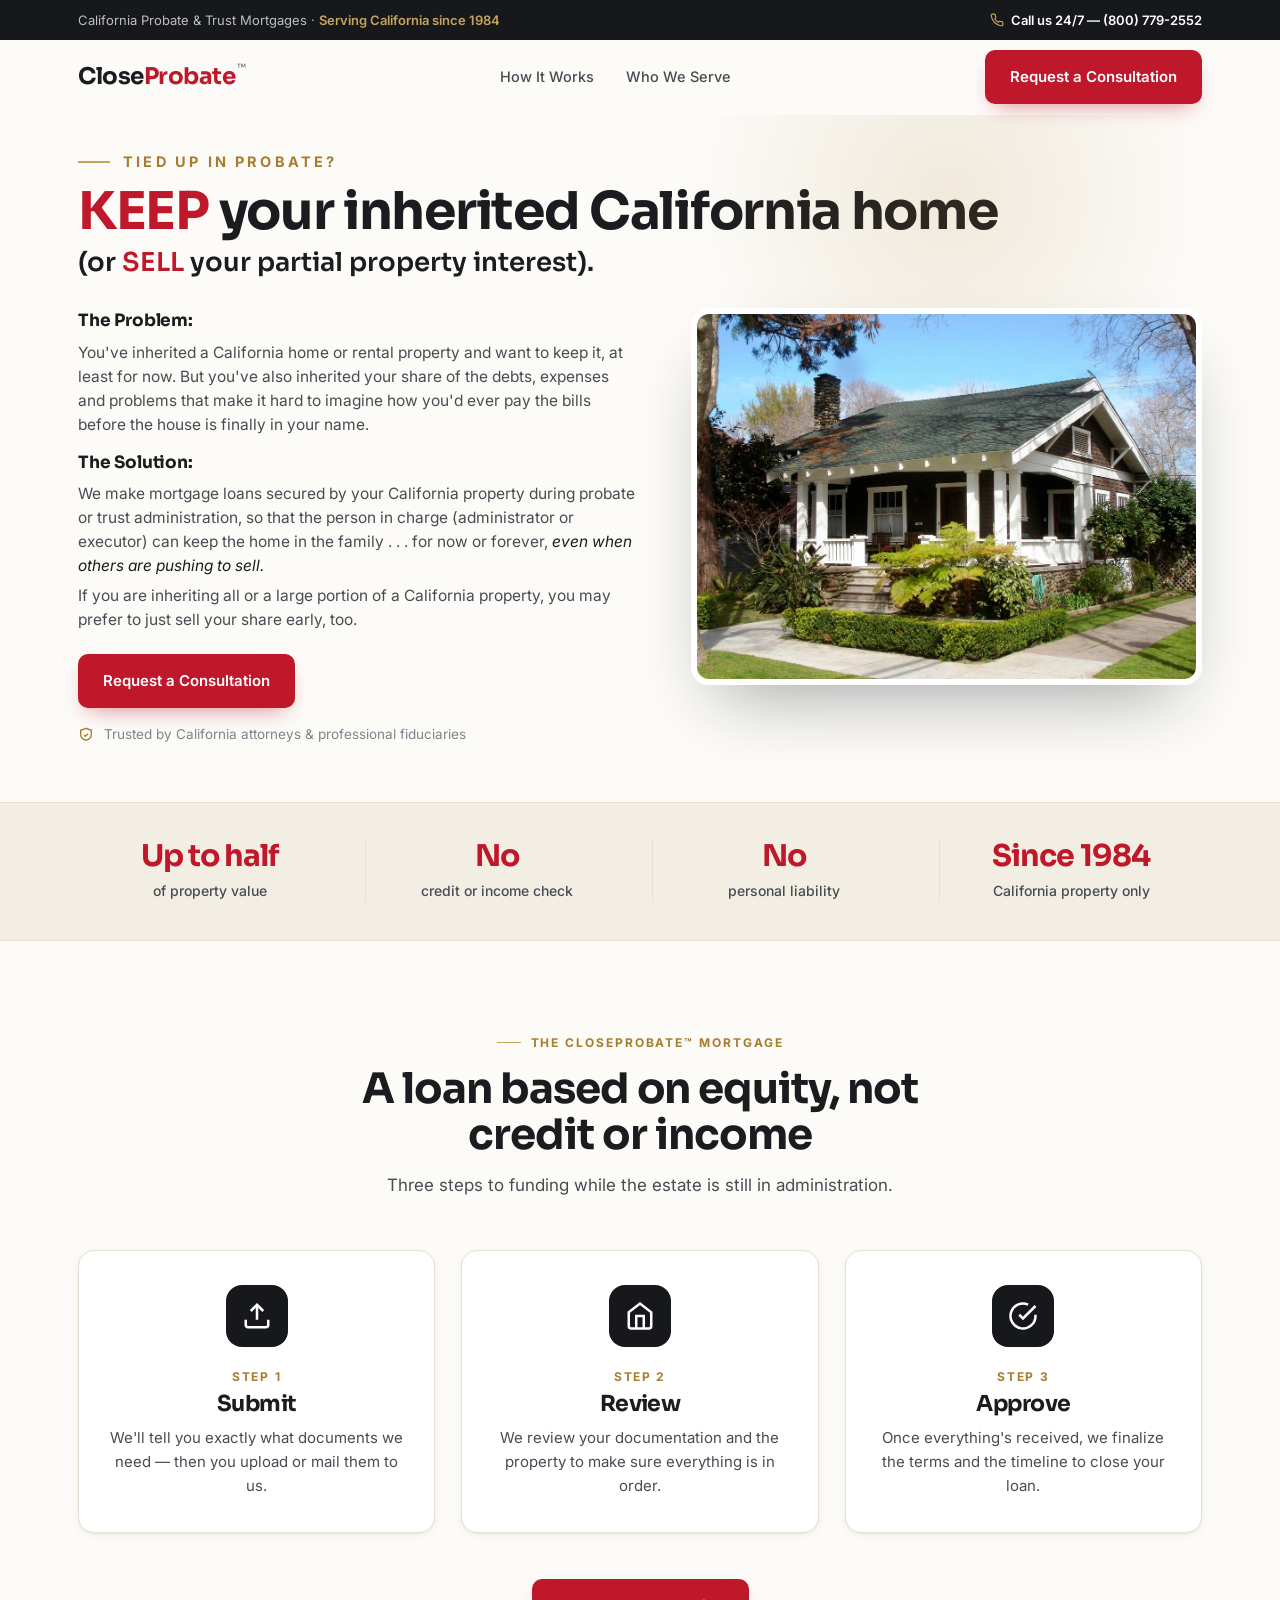
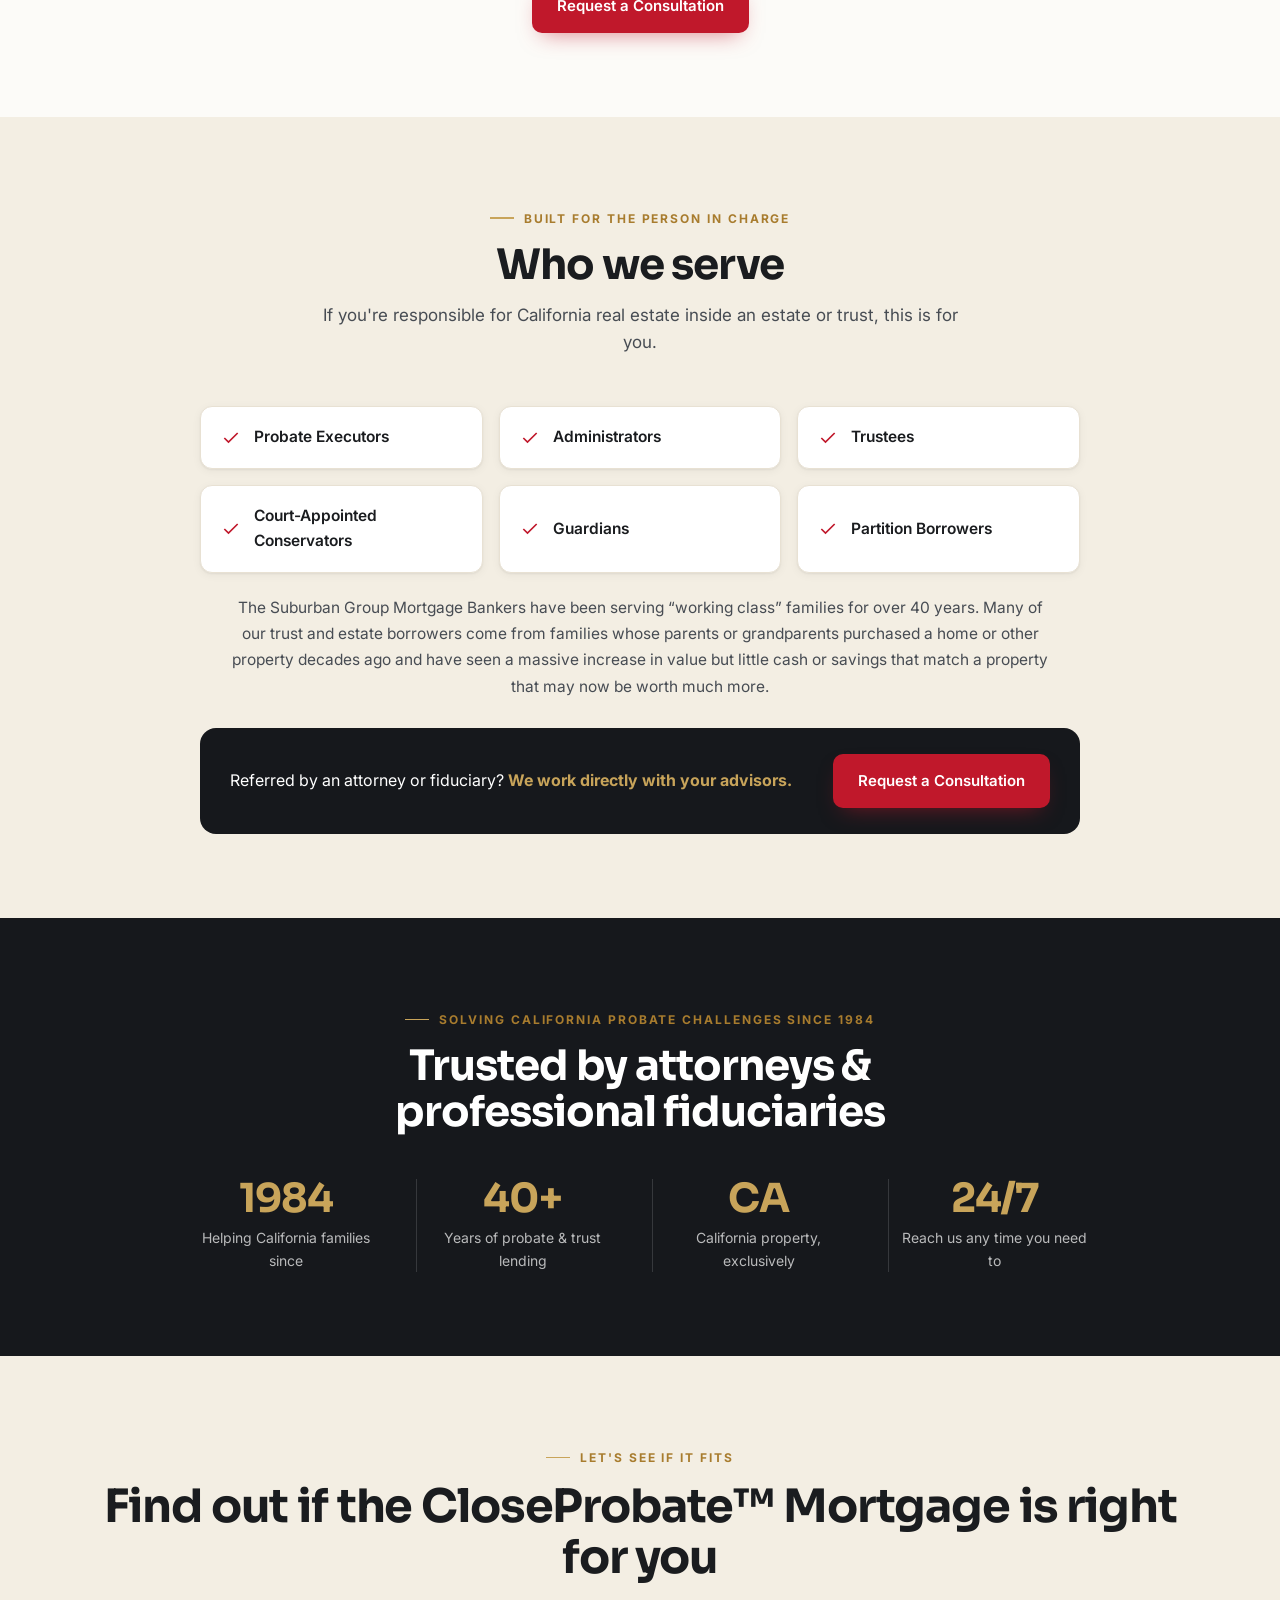
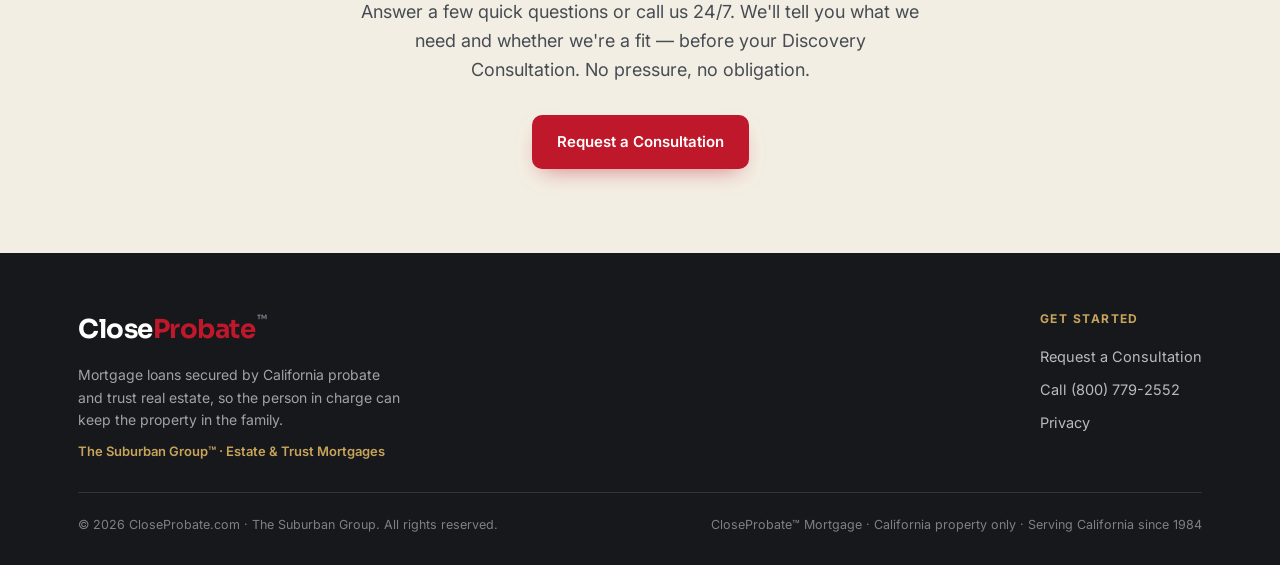
==== index.html @ ef6e698e "Uniform, centered buttons on mobile; cache-bust v3 Co-Authored-By: Claude Opus 4.8 <noreply@anthropi" ====
<!DOCTYPE html>
<html lang="en">
<head>
<meta charset="UTF-8" />
<meta name="viewport" content="width=device-width, initial-scale=1.0" />
<title>CloseProbate.com — California Probate & Trust Mortgages</title>
<meta name="description" content="The CloseProbate Mortgage lets the executor, administrator, or trustee borrow against an inherited California property's equity during probate or trust administration. Based on equity, not credit or income. No personal liability. Since 1984." />
<link rel="preconnect" href="https://fonts.googleapis.com">
<link rel="preconnect" href="https://fonts.gstatic.com" crossorigin>
<link href="https://fonts.googleapis.com/css2?family=Sora:wght@600;700;800&family=Inter:wght@400;500;600;700&display=swap" rel="stylesheet">
<link rel="stylesheet" href="theme.css?v=3">
</head>
<body id="top">

  <div class="util">
    <div class="wrap">
      <span class="l">California Probate &amp; Trust Mortgages · <b>Serving California since 1984</b></span>
      <a href="tel:+18007792552">
        <svg viewBox="0 0 24 24" fill="none" stroke="currentColor" stroke-width="2"><path d="M22 16.92v3a2 2 0 0 1-2.18 2 19.79 19.79 0 0 1-8.63-3.07 19.5 19.5 0 0 1-6-6 19.79 19.79 0 0 1-3.07-8.67A2 2 0 0 1 4.11 2h3a2 2 0 0 1 2 1.72c.13.96.36 1.9.7 2.81a2 2 0 0 1-.45 2.11L8.09 9.91a16 16 0 0 0 6 6l1.27-1.27a2 2 0 0 1 2.11-.45c.9.34 1.85.57 2.81.7A2 2 0 0 1 22 16.92z"/></svg>
        Call us 24/7 — (800) 779-2552
      </a>
    </div>
  </div>

  <header id="hdr">
    <div class="wrap nav">
      <a class="wordmark" href="#top"><span class="ink">Close</span><span class="r">Probate</span><span class="tm">&trade;</span></a>
      <nav class="nav-links">
        <a class="link" href="#how">How It Works</a>
        <a class="link" href="#serve">Who We Serve</a>
      </nav>
      <div class="nav-right">
        <a class="btn btn-primary" href="get-started.html">Request a Consultation</a>
        <button class="menu-btn" id="menuBtn" aria-label="Menu"><svg viewBox="0 0 24 24" fill="none" stroke="currentColor" stroke-width="2"><line x1="3" y1="6" x2="21" y2="6"/><line x1="3" y1="12" x2="21" y2="12"/><line x1="3" y1="18" x2="21" y2="18"/></svg></button>
      </div>
    </div>
    <div class="mobile-menu" id="mobileMenu">
      <a href="#how">How It Works</a>
      <a href="#serve">Who We Serve</a>
      <a href="tel:+18007792552">Call (800) 779-2552</a>
    </div>
  </header>

  <!-- HERO -->
  <section class="hero">
    <div class="wrap">
      <span class="eyebrow reveal">Tied up in probate?</span>
      <h1 class="reveal"><span class="kw">KEEP</span> your inherited California home</h1>
      <p class="hero-sub reveal">(or <span class="kw">SELL</span> your partial property interest).</p>
      <div class="hero-grid">
        <div class="reveal">
          <div class="ps">
            <p class="ps-h">The Problem:</p>
            <p>You've inherited a California home or rental property and want to keep it, at least for now. But you've also inherited your share of the debts, expenses and problems that make it hard to imagine how you'd ever pay the bills before the house is finally in your name.</p>
            <p class="ps-h">The Solution:</p>
            <p>We make mortgage loans secured by your California property during probate or trust administration, so that the person in charge (administrator or executor) can keep the home in the family . . . for now or forever, <em>even when others are pushing to sell.</em></p>
            <p>If you are inheriting all or a large portion of a California property, you may prefer to just sell your share early, too.</p>
          </div>
          <div class="hero-cta">
            <a class="btn btn-primary" href="get-started.html">Request a Consultation</a>
          </div>
          <div class="hero-trust">
            <svg viewBox="0 0 24 24" fill="none" stroke="currentColor" stroke-width="2"><path d="M12 2 4 5v6c0 5 3.5 8 8 9 4.5-1 8-4 8-9V5z"/><path d="m9 12 2 2 4-4"/></svg>
            Trusted by California attorneys &amp; professional fiduciaries
          </div>
        </div>
        <div class="hero-visual reveal">
          <div class="hero-photo"><img src="assets/house-craftsman.jpg" alt="Inherited California Craftsman home" /></div>
        </div>
      </div>
    </div>
  </section>

  <!-- BENEFIT BAND -->
  <div class="benefits">
    <div class="wrap">
      <div class="ben"><div class="big">Up to half</div><div class="lbl">of property value</div></div>
      <div class="ben"><div class="big">No</div><div class="lbl">credit or income check</div></div>
      <div class="ben"><div class="big">No</div><div class="lbl">personal liability</div></div>
      <div class="ben"><div class="big">Since 1984</div><div class="lbl">California property only</div></div>
    </div>
  </div>

  <!-- HOW IT WORKS -->
  <section class="pad" id="how">
    <div class="wrap">
      <div class="sec-head reveal">
        <span class="eyebrow" style="justify-content:center">The CloseProbate™ Mortgage</span>
        <h2>A loan based on equity, not credit or income</h2>
        <p>Three steps to funding while the estate is still in administration.</p>
      </div>
      <div class="steps">
        <div class="step reveal">
          <div class="ic"><svg viewBox="0 0 24 24" fill="none" stroke="currentColor" stroke-width="2"><path d="M21 15v4a2 2 0 0 1-2 2H5a2 2 0 0 1-2-2v-4"/><path d="m17 8-5-5-5 5"/><path d="M12 3v12"/></svg></div>
          <span class="num">Step 1</span><h3>Submit</h3>
          <p>We'll tell you exactly what documents we need — then you upload or mail them to us.</p>
        </div>
        <div class="step reveal">
          <div class="ic"><svg viewBox="0 0 24 24" fill="none" stroke="currentColor" stroke-width="2"><path d="m3 9 9-7 9 7v11a2 2 0 0 1-2 2H5a2 2 0 0 1-2-2z"/><path d="M9 22V12h6v10"/></svg></div>
          <span class="num">Step 2</span><h3>Review</h3>
          <p>We review your documentation and the property to make sure everything is in order.</p>
        </div>
        <div class="step reveal">
          <div class="ic"><svg viewBox="0 0 24 24" fill="none" stroke="currentColor" stroke-width="2"><path d="M22 11.08V12a10 10 0 1 1-5.93-9.14"/><path d="m9 11 3 3L22 4"/></svg></div>
          <span class="num">Step 3</span><h3>Approve</h3>
          <p>Once everything's received, we finalize the terms and the timeline to close your loan.</p>
        </div>
      </div>
      <div class="center reveal"><a class="btn btn-primary" href="get-started.html">Request a Consultation</a></div>
    </div>
  </section>

  <!-- WHO WE SERVE -->
  <section class="pad serve" id="serve">
    <div class="wrap">
      <div class="sec-head reveal">
        <span class="eyebrow" style="justify-content:center">Built for the person in charge</span>
        <h2>Who we serve</h2>
        <p>If you're responsible for California real estate inside an estate or trust, this is for you.</p>
      </div>
      <div class="roles">
        <div class="role reveal"><svg viewBox="0 0 24 24" fill="none" stroke="currentColor" stroke-width="2"><path d="M20 6 9 17l-5-5"/></svg> Probate Executors</div>
        <div class="role reveal"><svg viewBox="0 0 24 24" fill="none" stroke="currentColor" stroke-width="2"><path d="M20 6 9 17l-5-5"/></svg> Administrators</div>
        <div class="role reveal"><svg viewBox="0 0 24 24" fill="none" stroke="currentColor" stroke-width="2"><path d="M20 6 9 17l-5-5"/></svg> Trustees</div>
        <div class="role reveal"><svg viewBox="0 0 24 24" fill="none" stroke="currentColor" stroke-width="2"><path d="M20 6 9 17l-5-5"/></svg> Court-Appointed Conservators</div>
        <div class="role reveal"><svg viewBox="0 0 24 24" fill="none" stroke="currentColor" stroke-width="2"><path d="M20 6 9 17l-5-5"/></svg> Guardians</div>
        <div class="role reveal"><svg viewBox="0 0 24 24" fill="none" stroke="currentColor" stroke-width="2"><path d="M20 6 9 17l-5-5"/></svg> Partition Borrowers</div>
      </div>
      <p class="serve-blurb reveal">The Suburban Group Mortgage Bankers have been serving &ldquo;working class&rdquo; families for over 40 years. Many of our trust and estate borrowers come from families whose parents or grandparents purchased a home or other property decades ago and have seen a massive increase in value but little cash or savings that match a property that may now be worth much more.</p>
      <div class="serve-note reveal">
        <p>Referred by an attorney or fiduciary? <b>We work directly with your advisors.</b></p>
        <a class="btn btn-primary" href="get-started.html">Request a Consultation</a>
      </div>
    </div>
  </section>

  <!-- TRUST -->
  <section class="pad trust">
    <div class="wrap">
      <div class="sec-head reveal" style="margin-bottom:44px">
        <span class="eyebrow" style="justify-content:center">Solving California probate challenges since 1984</span>
        <h2>Trusted by attorneys &amp; professional fiduciaries</h2>
      </div>
      <div class="stats">
        <div class="stat reveal"><div class="n">1984</div><div class="t">Helping California families since</div></div>
        <div class="stat reveal"><div class="n">40+</div><div class="t">Years of probate &amp; trust lending</div></div>
        <div class="stat reveal"><div class="n">CA</div><div class="t">California property, exclusively</div></div>
        <div class="stat reveal"><div class="n">24/7</div><div class="t">Reach us any time you need to</div></div>
      </div>
    </div>
  </section>

  <!-- FINAL CTA -->
  <section class="pad final" id="start">
    <div class="wrap">
      <div class="reveal">
        <span class="eyebrow" style="justify-content:center">Let's see if it fits</span>
        <h2 style="margin-top:14px">Find out if the CloseProbate™ Mortgage is right for you</h2>
        <p>Answer a few quick questions or call us 24/7. We'll tell you what we need and whether we're a fit — before your Discovery Consultation. No pressure, no obligation.</p>
        <div class="hero-cta">
          <a class="btn btn-primary" href="get-started.html">Request a Consultation</a>
        </div>
      </div>
    </div>
  </section>

  <!-- FOOTER -->
  <footer>
    <div class="wrap">
      <div class="foot-top">
        <div class="foot-brand">
          <div class="wordmark"><span class="ink">Close</span><span class="r">Probate</span><span class="tm">&trade;</span></div>
          <p>Mortgage loans secured by California probate and trust real estate, so the person in charge can keep the property in the family.</p>
          <div class="sub">The Suburban Group™ · Estate &amp; Trust Mortgages</div>
        </div>
        <div class="foot-links">
          <div class="foot-col"><h5>Get Started</h5><a href="get-started.html">Request a Consultation</a><a href="tel:+18007792552">Call (800) 779-2552</a><a href="privacy.html">Privacy</a></div>
        </div>
      </div>
      <div class="foot-bar">
        <div>© 2026 CloseProbate.com · The Suburban Group. All rights reserved.</div>
        <div>CloseProbate™ Mortgage · California property only · Serving California since 1984</div>
      </div>
    </div>
  </footer>

  <script>
    const hdr=document.getElementById('hdr');
    addEventListener('scroll',()=>hdr.classList.toggle('scrolled',scrollY>10));
    const mb=document.getElementById('menuBtn'),mm=document.getElementById('mobileMenu');
    mb.addEventListener('click',()=>mm.classList.toggle('open'));
    mm.querySelectorAll('a').forEach(a=>a.addEventListener('click',()=>mm.classList.remove('open')));
    const io=new IntersectionObserver((es)=>{es.forEach(e=>{if(e.isIntersecting){e.target.classList.add('in');io.unobserve(e.target);}})},{threshold:.12});
    document.querySelectorAll('.reveal').forEach(el=>io.observe(el));
  </script>
</body>
</html>
---- theme.css ----
:root{
    --paper:#FCFBF8; --paper-2:#F3EEE3; --ink:#1A1C1F; --ink-soft:#474C53; --muted:#7E848C;
    --line:#E8E1D3; --red:#C0182B; --red-dark:#9A1020; --gold:#A87C2E; --gold-soft:#C8A45A; --char:#16181C;
    --shadow-sm:0 1px 2px rgba(20,22,28,.05),0 2px 10px rgba(20,22,28,.05);
    --shadow-md:0 16px 40px -18px rgba(20,22,28,.28);
    --shadow-lg:0 34px 70px -28px rgba(20,22,28,.40);
    --radius:16px; --maxw:1180px;
  }
  *{box-sizing:border-box;margin:0;padding:0}
  html{scroll-behavior:smooth}
  body{font-family:'Inter',system-ui,-apple-system,Segoe UI,Roboto,sans-serif;color:var(--ink);
    background:var(--paper);line-height:1.6;-webkit-font-smoothing:antialiased;overflow-x:hidden}
  a{color:inherit;text-decoration:none}
  .wrap{max-width:var(--maxw);margin:0 auto;padding:0 28px}
  h1,h2,h3{font-family:'Sora',sans-serif;font-weight:700;line-height:1.1;letter-spacing:-.025em}
  .eyebrow{font-size:12px;font-weight:700;letter-spacing:.16em;text-transform:uppercase;color:var(--gold);
    display:inline-flex;align-items:center;gap:10px}
  .eyebrow::before{content:"";width:24px;height:1.5px;background:var(--gold-soft)}

  .wordmark{font-family:'Sora';font-weight:700;font-size:23px;letter-spacing:-.5px;display:inline-flex;align-items:flex-start}
  .wordmark .ink{color:var(--ink)} .wordmark .r{color:var(--red)}
  .wordmark .tm{font-size:.44em;font-weight:600;color:var(--muted);margin-left:2px;margin-top:.15em}

  .btn{display:inline-flex;align-items:center;gap:9px;font-weight:600;font-size:15px;padding:14px 24px;
    border-radius:10px;transition:.2s ease;cursor:pointer;border:1.5px solid transparent;white-space:nowrap}
  .btn-primary{background:var(--red);color:#fff;box-shadow:0 10px 22px -10px rgba(192,24,43,.55)}
  .btn-primary:hover{background:var(--red-dark);transform:translateY(-2px)}
  .btn-ghost{background:#fff;color:var(--ink);border-color:var(--line)}
  .btn-ghost:hover{border-color:var(--ink);transform:translateY(-2px)}
  .btn svg{width:17px;height:17px}

  .util{background:var(--char);color:#fff;font-size:13px}
  .util .wrap{display:flex;justify-content:space-between;align-items:center;height:40px;gap:14px}
  .util .l{color:rgba(255,255,255,.72)} .util .l b{color:var(--gold-soft);font-weight:600}
  .util a{font-weight:600;display:inline-flex;align-items:center;gap:7px}
  .util a svg{width:14px;height:14px;color:var(--gold-soft)}

  header{position:sticky;top:0;z-index:50;background:rgba(252,251,248,.86);backdrop-filter:saturate(160%) blur(12px);
    border-bottom:1px solid transparent;transition:.3s}
  header.scrolled{border-bottom:1px solid var(--line);box-shadow:0 6px 22px -18px rgba(0,0,0,.3)}
  .nav{display:flex;align-items:center;justify-content:space-between;height:74px}
  .nav-links{display:flex;align-items:center;gap:32px}
  .nav-links a.link{font-size:14.5px;font-weight:500;color:var(--ink-soft)}
  .nav-links a.link:hover{color:var(--red)}
  .nav-right{display:flex;align-items:center;gap:18px}
  .menu-btn{display:none;background:none;border:none;cursor:pointer;padding:6px}
  .menu-btn svg{width:26px;height:26px}
  .mobile-menu{display:none;flex-direction:column;background:var(--paper);border-bottom:1px solid var(--line);padding:6px 28px 18px}
  .mobile-menu.open{display:flex}
  .mobile-menu a{padding:12px 2px;font-weight:500;border-bottom:1px solid var(--line)}
  .mobile-menu a:last-child{border:0}

  /* hero */
  .hero{position:relative;padding:30px 0 56px;overflow:hidden}
  .hero::before{content:"";position:absolute;top:-200px;right:4%;width:560px;height:560px;
    background:radial-gradient(circle,rgba(168,124,46,.14),transparent 66%);z-index:0}
  .hero-grid{position:relative;z-index:1;display:grid;grid-template-columns:1.05fr .95fr;gap:48px;align-items:start}
  .hero h1{font-size:clamp(32px,4.4vw,52px);margin:10px 0 0;line-height:1.06}
  .hero-sub{font-family:'Sora';font-weight:600;font-size:clamp(18px,2.2vw,26px);color:var(--ink);margin:9px 0 30px;line-height:1.18}
  .hero-sub .kw{color:var(--red)}
  .hero .eyebrow{font-size:14.5px;letter-spacing:.22em;gap:13px}
  .hero .eyebrow::before{width:32px;height:2px}
  .hero h1 .kw{color:var(--red)}
  .hero p.lead{font-size:18px;color:var(--ink-soft);margin-top:22px;max-width:540px}
  .hero p.lead b{color:var(--ink);font-weight:600}
  .hero-cta{display:flex;gap:13px;margin-top:22px;flex-wrap:wrap}
  .hero-trust{margin-top:16px;font-size:13.5px;color:var(--muted);display:flex;align-items:center;gap:10px;flex-wrap:wrap}
  .hero-trust svg{width:16px;height:16px;color:var(--gold)}
  .hero-visual{position:relative;justify-self:center;width:100%}
  .hero-photo{border-radius:18px;overflow:hidden;box-shadow:var(--shadow-lg);border:6px solid #fff}
  .hero-photo img{width:100%;display:block}
  .hero .ps{margin-top:0;max-width:560px}
  .hero .ps p{font-size:15.5px;color:var(--ink-soft);margin-top:6px;line-height:1.55}
  .hero .ps .ps-h{font-family:'Sora';font-weight:700;font-size:17px;color:var(--ink);margin-top:13px;letter-spacing:-.01em}
  .hero .ps .ps-h:first-child{margin-top:0}
  .hero .ps em{font-style:italic;color:var(--ink)}

  .benefits{background:var(--paper-2);border-top:1px solid var(--line);border-bottom:1px solid var(--line)}
  .benefits .wrap{display:grid;grid-template-columns:repeat(4,1fr);gap:24px;padding-top:38px;padding-bottom:38px}
  .ben{text-align:center;padding:0 6px}
  .ben .big{font-family:'Sora';font-weight:700;font-size:30px;color:var(--red);line-height:1;letter-spacing:-.03em}
  .ben .lbl{font-size:14px;color:var(--ink-soft);margin-top:9px;font-weight:500}
  .ben + .ben{border-left:1px solid var(--line)}

  section{position:relative}
  .pad{padding:84px 0}
  .sec-head{max-width:660px;margin:0 auto 50px;text-align:center}
  .sec-head h2{font-size:clamp(28px,3.4vw,42px);margin:14px 0 0}
  .sec-head p{color:var(--ink-soft);margin-top:14px;font-size:17px}
  .center{display:flex;justify-content:center}

  .steps{display:grid;grid-template-columns:repeat(3,1fr);gap:26px;margin-bottom:46px}
  .step{background:#fff;border:1px solid var(--line);border-radius:var(--radius);padding:34px 30px;text-align:center;box-shadow:var(--shadow-sm);transition:.25s}
  .step:hover{transform:translateY(-5px);box-shadow:var(--shadow-md)}
  .step .ic{width:62px;height:62px;border-radius:16px;background:var(--char);display:flex;align-items:center;justify-content:center;margin:0 auto 20px}
  .step .ic svg{width:30px;height:30px;color:#fff}
  .step .num{font-size:12px;font-weight:700;letter-spacing:.14em;text-transform:uppercase;color:var(--gold);display:block;margin-bottom:6px}
  .step h3{font-size:22px}
  .step p{color:var(--ink-soft);font-size:15px;margin-top:10px}

  /* keep-it reasons */
  .reasons{display:grid;grid-template-columns:repeat(3,1fr);gap:24px}
  .reason{background:#fff;border:1px solid var(--line);border-radius:var(--radius);padding:30px 28px;box-shadow:var(--shadow-sm);transition:.25s}
  .reason:hover{transform:translateY(-5px);box-shadow:var(--shadow-md)}
  .reason .rc{width:48px;height:48px;border-radius:12px;background:rgba(192,24,43,.09);display:flex;align-items:center;justify-content:center;margin-bottom:18px}
  .reason .rc svg{width:23px;height:23px;color:var(--red)}
  .reason h4{font-family:'Sora';font-weight:700;font-size:18px}
  .reason p{color:var(--ink-soft);font-size:14.5px;margin-top:8px}

  .serve{background:var(--paper-2)}
  .serve-blurb{max-width:820px;margin:2px auto 28px;text-align:center;color:var(--ink-soft);font-size:15.5px;line-height:1.7}
  .roles{display:grid;grid-template-columns:repeat(3,1fr);gap:16px;max-width:880px;margin:0 auto 22px}
  .role{display:flex;align-items:center;gap:13px;background:#fff;border:1px solid var(--line);border-radius:12px;padding:18px 20px;font-weight:600;font-size:15.5px;box-shadow:var(--shadow-sm)}
  .role svg{width:20px;height:20px;color:var(--red);flex-shrink:0}
  .serve-note{max-width:880px;margin:0 auto;background:var(--char);color:#fff;border-radius:var(--radius);padding:26px 30px;display:flex;align-items:center;gap:18px;flex-wrap:wrap;justify-content:space-between}
  .serve-note p{font-size:16px} .serve-note p b{color:var(--gold-soft)}

  .trust{background:var(--char);color:#fff;text-align:center}
  .trust h2{color:#fff} .trust .sec-head p{color:rgba(255,255,255,.66)}
  .stats{display:grid;grid-template-columns:repeat(4,1fr);gap:24px;max-width:920px;margin:0 auto}
  .stat{padding:0 8px}
  .stat .n{font-family:'Sora';font-weight:700;font-size:40px;color:var(--gold-soft);line-height:1;letter-spacing:-.03em}
  .stat .t{font-size:14px;color:rgba(255,255,255,.7);margin-top:8px}
  .stat + .stat{border-left:1px solid rgba(255,255,255,.14)}

  .rick-grid{display:grid;grid-template-columns:.8fr 1.2fr;gap:54px;align-items:center}
  .rick-photo{position:relative;justify-self:center;max-width:340px}
  .rick-photo img{width:100%;border-radius:20px;box-shadow:var(--shadow-md);border:6px solid #fff;display:block}
  .rick-photo .badge{position:absolute;right:-14px;bottom:-16px;background:#fff;border:1px solid var(--line);border-radius:12px;padding:10px 16px;box-shadow:var(--shadow-md);font-size:13px;font-weight:600;color:var(--ink)}
  .rick-photo .badge b{color:var(--red)}
  .rick h2{font-size:clamp(28px,3.2vw,38px)}
  .rick p{color:var(--ink-soft);margin-top:18px;font-size:16.5px}
  .rick .sign{margin-top:24px;font-family:'Sora';font-weight:600;font-style:italic;font-size:18px;color:var(--ink)}

  .final{background:var(--paper-2);text-align:center}
  .final h2{font-size:clamp(30px,3.6vw,46px)}
  .final p{color:var(--ink-soft);font-size:18px;margin:16px auto 0;max-width:560px}
  .final .hero-cta{justify-content:center;margin-top:30px}
  .final .phone-big{margin-top:22px;font-family:'Sora';font-weight:700;font-size:24px;color:var(--ink);display:inline-flex;align-items:center;gap:12px;letter-spacing:-.02em}
  .final .phone-big svg{width:22px;height:22px;color:var(--red)}

  footer{background:var(--char);color:#fff;padding:56px 0 30px}
  .foot-top{display:flex;justify-content:space-between;gap:30px;flex-wrap:wrap;align-items:flex-start;padding-bottom:30px;border-bottom:1px solid rgba(255,255,255,.12)}
  .foot-brand .wordmark{font-size:26px;margin-bottom:14px} .foot-brand .wordmark .ink{color:#fff}
  .foot-brand p{color:rgba(255,255,255,.6);font-size:14px;max-width:330px}
  .foot-brand .sub{color:var(--gold-soft);font-weight:600;font-size:13px;margin-top:10px}
  .foot-links{display:flex;gap:40px;flex-wrap:wrap}
  .foot-col h5{font-size:12px;letter-spacing:.12em;text-transform:uppercase;color:var(--gold-soft);margin-bottom:12px}
  .foot-col a{display:block;color:rgba(255,255,255,.7);font-size:14.5px;padding:5px 0}
  .foot-col a:hover{color:#fff}
  .foot-bar{padding-top:22px;display:flex;justify-content:space-between;gap:16px;flex-wrap:wrap;font-size:12.5px;color:rgba(255,255,255,.45)}

  .reveal{opacity:0;transform:translateY(22px);transition:.7s cubic-bezier(.2,.7,.2,1)}
  .reveal.in{opacity:1;transform:none}

  @media (max-width:960px){
    .hero-grid,.rick-grid{grid-template-columns:1fr;gap:40px}
    .hero-visual{order:-1;max-width:460px;margin:0 auto}
    .rick-photo{order:-1}
    .benefits .wrap{grid-template-columns:1fr 1fr;gap:28px 18px} .ben:nth-child(3){border-left:0}
    .reasons{grid-template-columns:1fr}
    .stats{grid-template-columns:1fr 1fr;gap:32px 18px} .stat:nth-child(3){border-left:0}
  }
  @media (max-width:720px){
    .nav-links{display:none}.nav{flex-direction:column;height:auto;gap:12px;padding:13px 0}.wordmark{font-size:22px}.nav-right{width:100%;justify-content:center}.util .l{display:none}.util .wrap{justify-content:center}
    .btn{font-size:15px;padding:14px 26px}
    .hero-cta,.gs-submit,.center{justify-content:center;text-align:center}
    .serve-note{flex-direction:column;text-align:center;gap:16px}
    .steps,.roles{grid-template-columns:1fr}.ben + .ben{border-left:0}
    .pad{padding:62px 0}.wrap{padding:0 20px}
  }

  /* ---- subpages (get-started, privacy) ---- */
  .page-hero{padding:46px 0 22px;text-align:center;position:relative;overflow:hidden}
  .page-hero::before{content:"";position:absolute;top:-200px;left:50%;transform:translateX(-50%);width:620px;height:460px;background:radial-gradient(circle,rgba(168,124,46,.12),transparent 66%)}
  .page-hero .wrap{position:relative;z-index:1;max-width:840px}
  .page-hero h1{font-size:clamp(29px,3.8vw,44px);margin:14px 0 0}
  .page-hero p.sub{font-size:18px;color:var(--ink-soft);margin:18px auto 0;max-width:660px}

  .vsl{max-width:840px;margin:8px auto 0;border-radius:18px;overflow:hidden;box-shadow:var(--shadow-lg);border:6px solid #fff;background:#000;line-height:0}
  .vsl video{width:100%;display:block}

  .gs-wrap{max-width:760px;margin:0 auto;background:#fff;border:1px solid var(--line);border-radius:var(--radius);padding:38px 40px;box-shadow:var(--shadow-sm)}
  .gs-note{text-align:center;color:var(--muted);font-size:14px;margin:-6px 0 26px}
  .gs-group{margin-bottom:30px}
  .gs-legend{font-family:'Sora';font-weight:700;font-size:18px;margin:0 0 16px;padding-bottom:10px;border-bottom:1px solid var(--line)}
  .gs-field{margin-bottom:18px}
  .gs-field>label{display:block;font-weight:600;font-size:14px;margin-bottom:7px}
  .gs-field label .req{color:var(--red)}
  .gs-field input,.gs-field select,.gs-field textarea{width:100%;font-family:inherit;font-size:15px;color:var(--ink);background:var(--paper);border:1px solid var(--line);border-radius:10px;padding:12px 14px;transition:.15s}
  .gs-field input:focus,.gs-field select:focus,.gs-field textarea:focus{outline:none;border-color:var(--red);background:#fff;box-shadow:0 0 0 3px rgba(192,24,43,.08)}
  .gs-row{display:grid;grid-template-columns:1fr 1fr;gap:16px}
  .gs-radios{display:flex;gap:22px;flex-wrap:wrap;padding-top:2px}
  .gs-radios label{display:inline-flex;align-items:center;gap:8px;font-weight:500;margin:0;cursor:pointer;font-size:15px}
  .gs-radios input{width:auto}
  .gs-submit{text-align:center;margin-top:6px}
  .gs-call{text-align:center;margin-top:24px;font-size:15px;color:var(--ink-soft)}
  .gs-call a{font-family:'Sora';font-weight:700;color:var(--red)}
  .gs-thanks{display:none;text-align:center;background:#fff;border:1px solid var(--line);border-radius:var(--radius);padding:48px 40px;max-width:620px;margin:0 auto;box-shadow:var(--shadow-sm)}
  .gs-thanks.show{display:block}
  .gs-thanks h3{font-size:26px;margin-bottom:10px}
  .gs-thanks p{color:var(--ink-soft)}

  .prose{max-width:780px;margin:0 auto;color:var(--ink-soft);font-size:16px;line-height:1.75}
  .prose h2{font-size:22px;color:var(--ink);margin:32px 0 10px}
  .prose h2:first-child{margin-top:0}
  .prose p{margin:12px 0}
  .prose strong{color:var(--ink)}
  .prose a{color:var(--red);font-weight:600}

  @media (max-width:720px){ .gs-row{grid-template-columns:1fr} .gs-wrap{padding:28px 22px} }
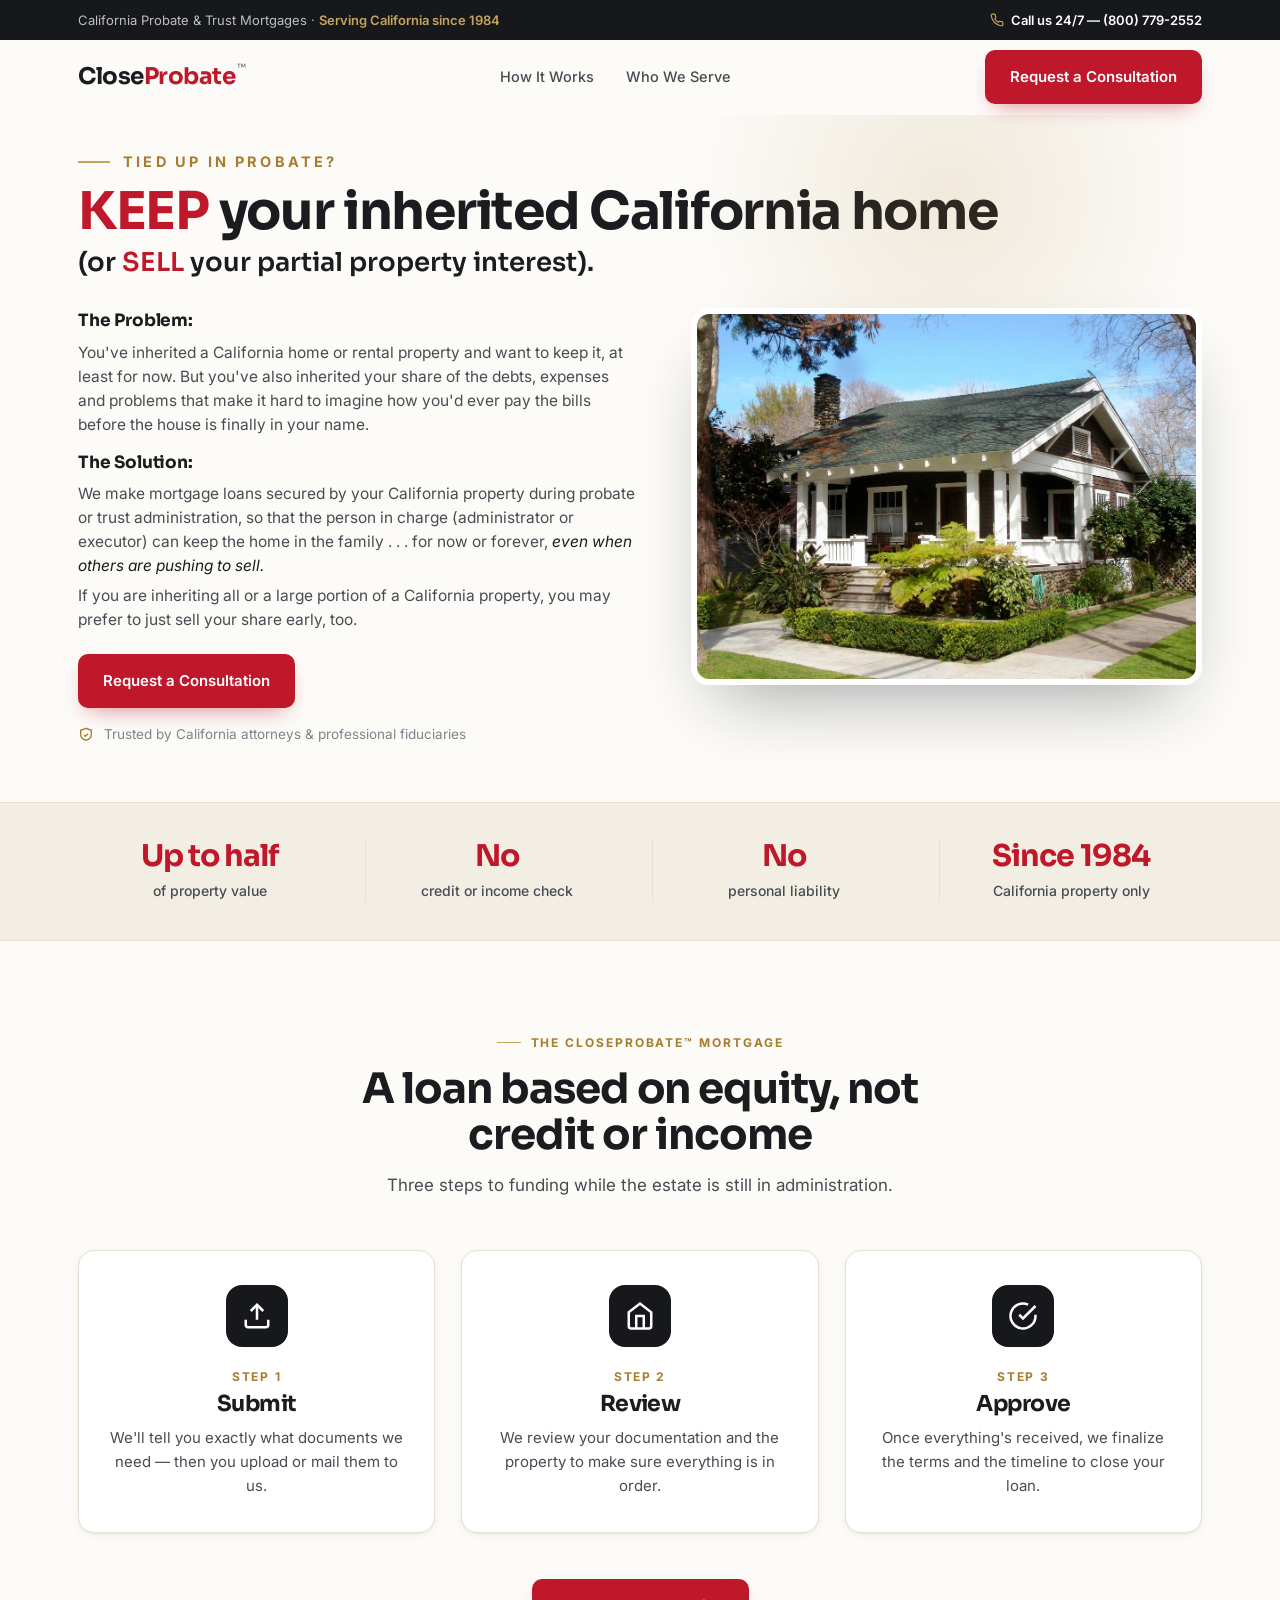
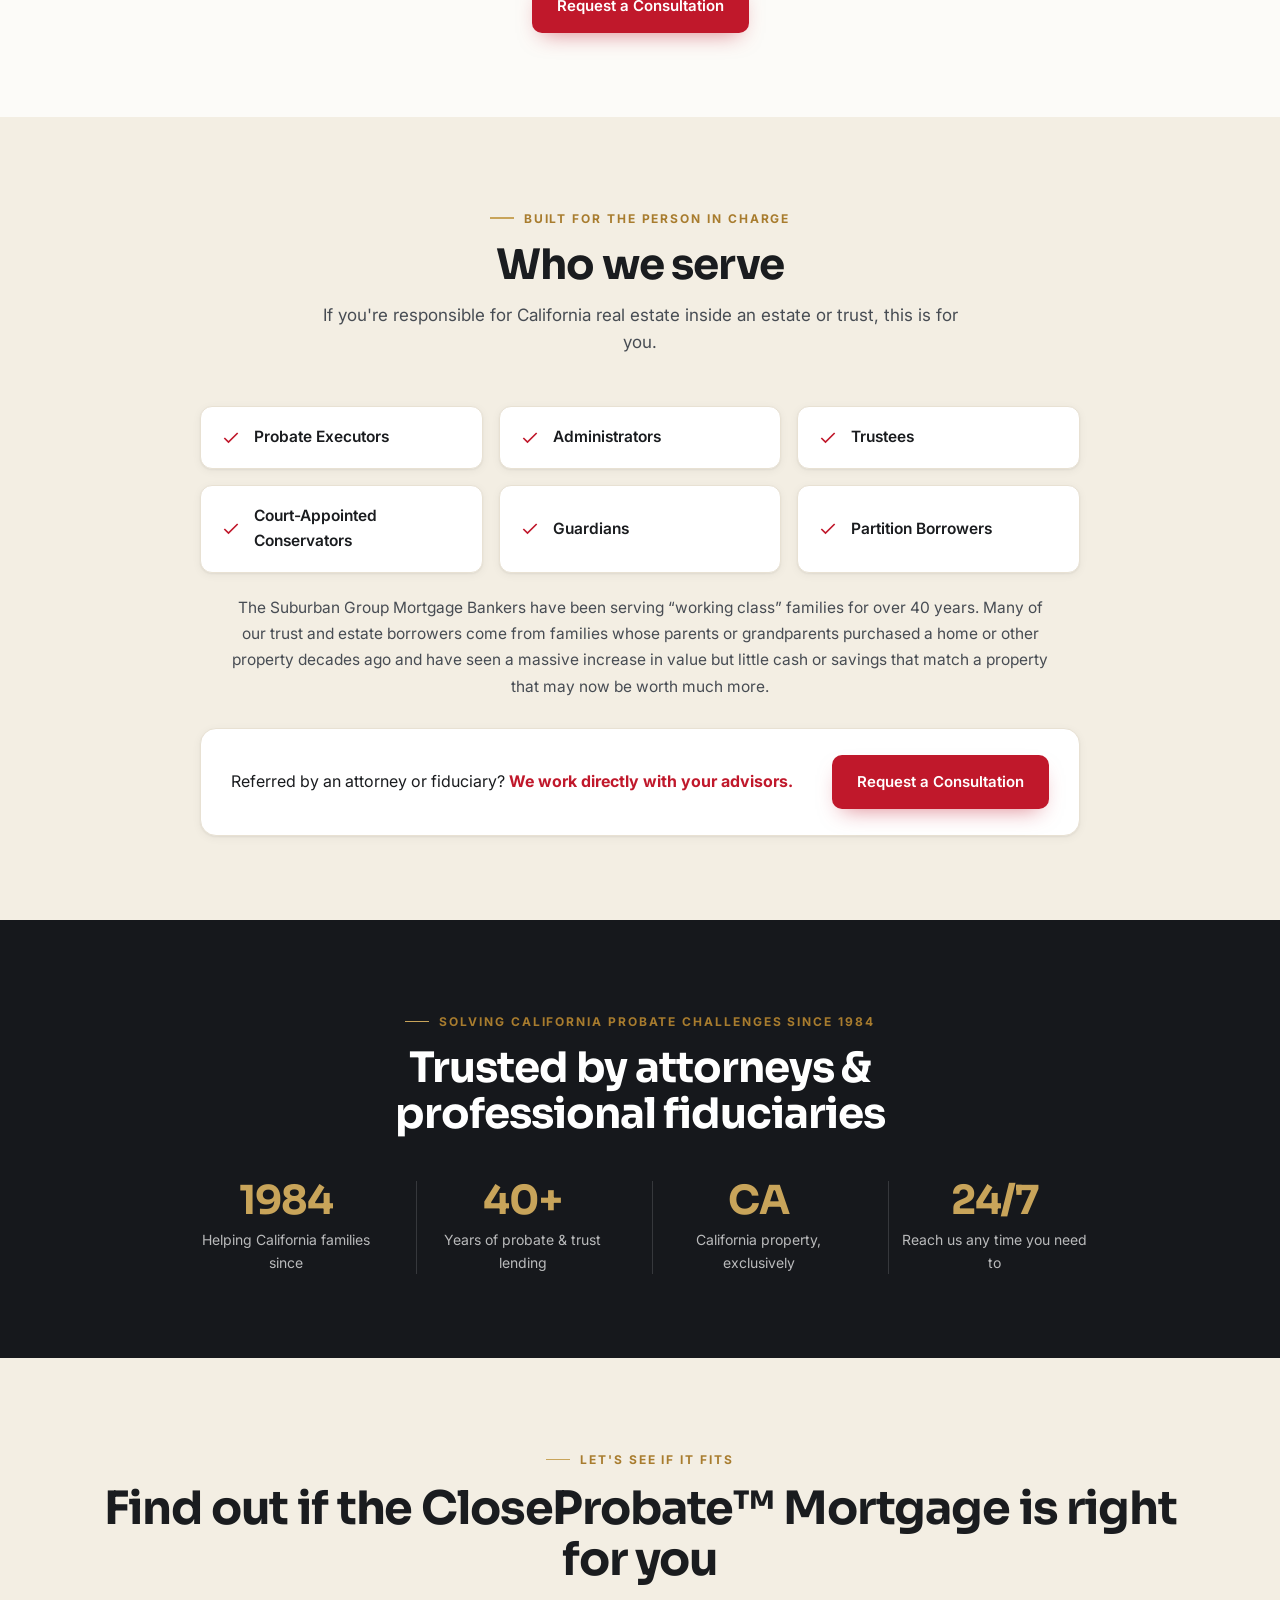
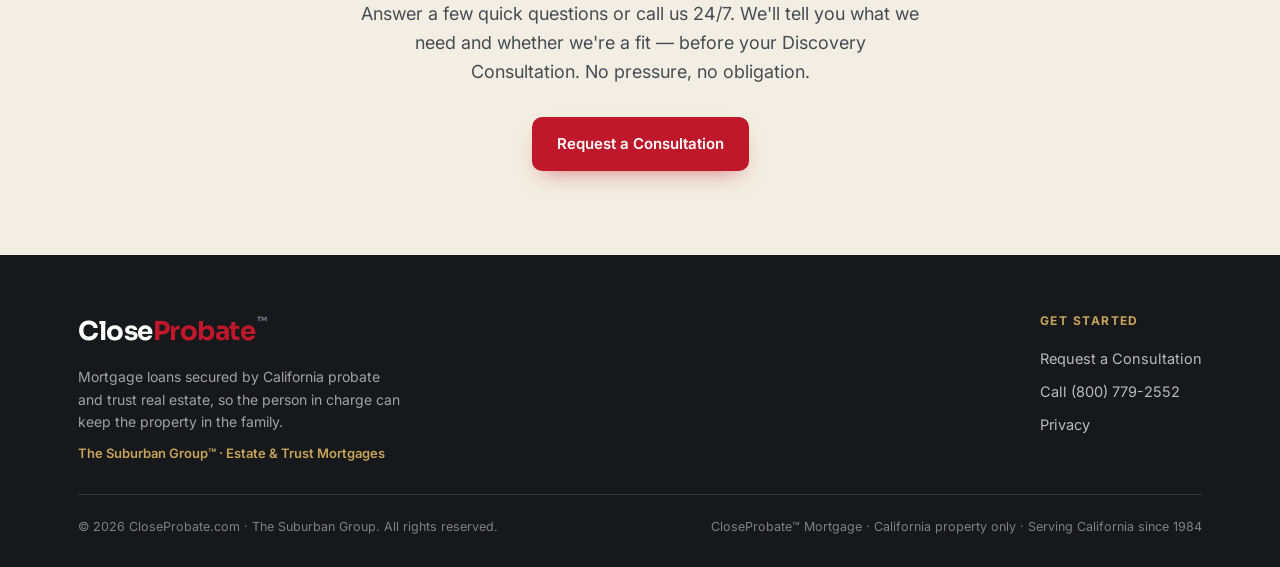
==== commit cd79dc8e: "Light who-we-serve callout so all red buttons sit on light bg; cache-bust v4 Co-Authored-By: Claude " ====
--- a/index.html
+++ b/index.html
@@ -8,7 +8,7 @@
 <link rel="preconnect" href="https://fonts.googleapis.com">
 <link rel="preconnect" href="https://fonts.gstatic.com" crossorigin>
 <link href="https://fonts.googleapis.com/css2?family=Sora:wght@600;700;800&family=Inter:wght@400;500;600;700&display=swap" rel="stylesheet">
-<link rel="stylesheet" href="theme.css?v=3">
+<link rel="stylesheet" href="theme.css?v=4">
 </head>
 <body id="top">
 
--- a/theme.css
+++ b/theme.css
@@ -112,8 +112,8 @@
   .roles{display:grid;grid-template-columns:repeat(3,1fr);gap:16px;max-width:880px;margin:0 auto 22px}
   .role{display:flex;align-items:center;gap:13px;background:#fff;border:1px solid var(--line);border-radius:12px;padding:18px 20px;font-weight:600;font-size:15.5px;box-shadow:var(--shadow-sm)}
   .role svg{width:20px;height:20px;color:var(--red);flex-shrink:0}
-  .serve-note{max-width:880px;margin:0 auto;background:var(--char);color:#fff;border-radius:var(--radius);padding:26px 30px;display:flex;align-items:center;gap:18px;flex-wrap:wrap;justify-content:space-between}
-  .serve-note p{font-size:16px} .serve-note p b{color:var(--gold-soft)}
+  .serve-note{max-width:880px;margin:0 auto;background:#fff;border:1px solid var(--line);color:var(--ink);border-radius:var(--radius);padding:26px 30px;display:flex;align-items:center;gap:18px;flex-wrap:wrap;justify-content:space-between;box-shadow:var(--shadow-sm)}
+  .serve-note p{font-size:16px} .serve-note p b{color:var(--red)}
 
   .trust{background:var(--char);color:#fff;text-align:center}
   .trust h2{color:#fff} .trust .sec-head p{color:rgba(255,255,255,.66)}
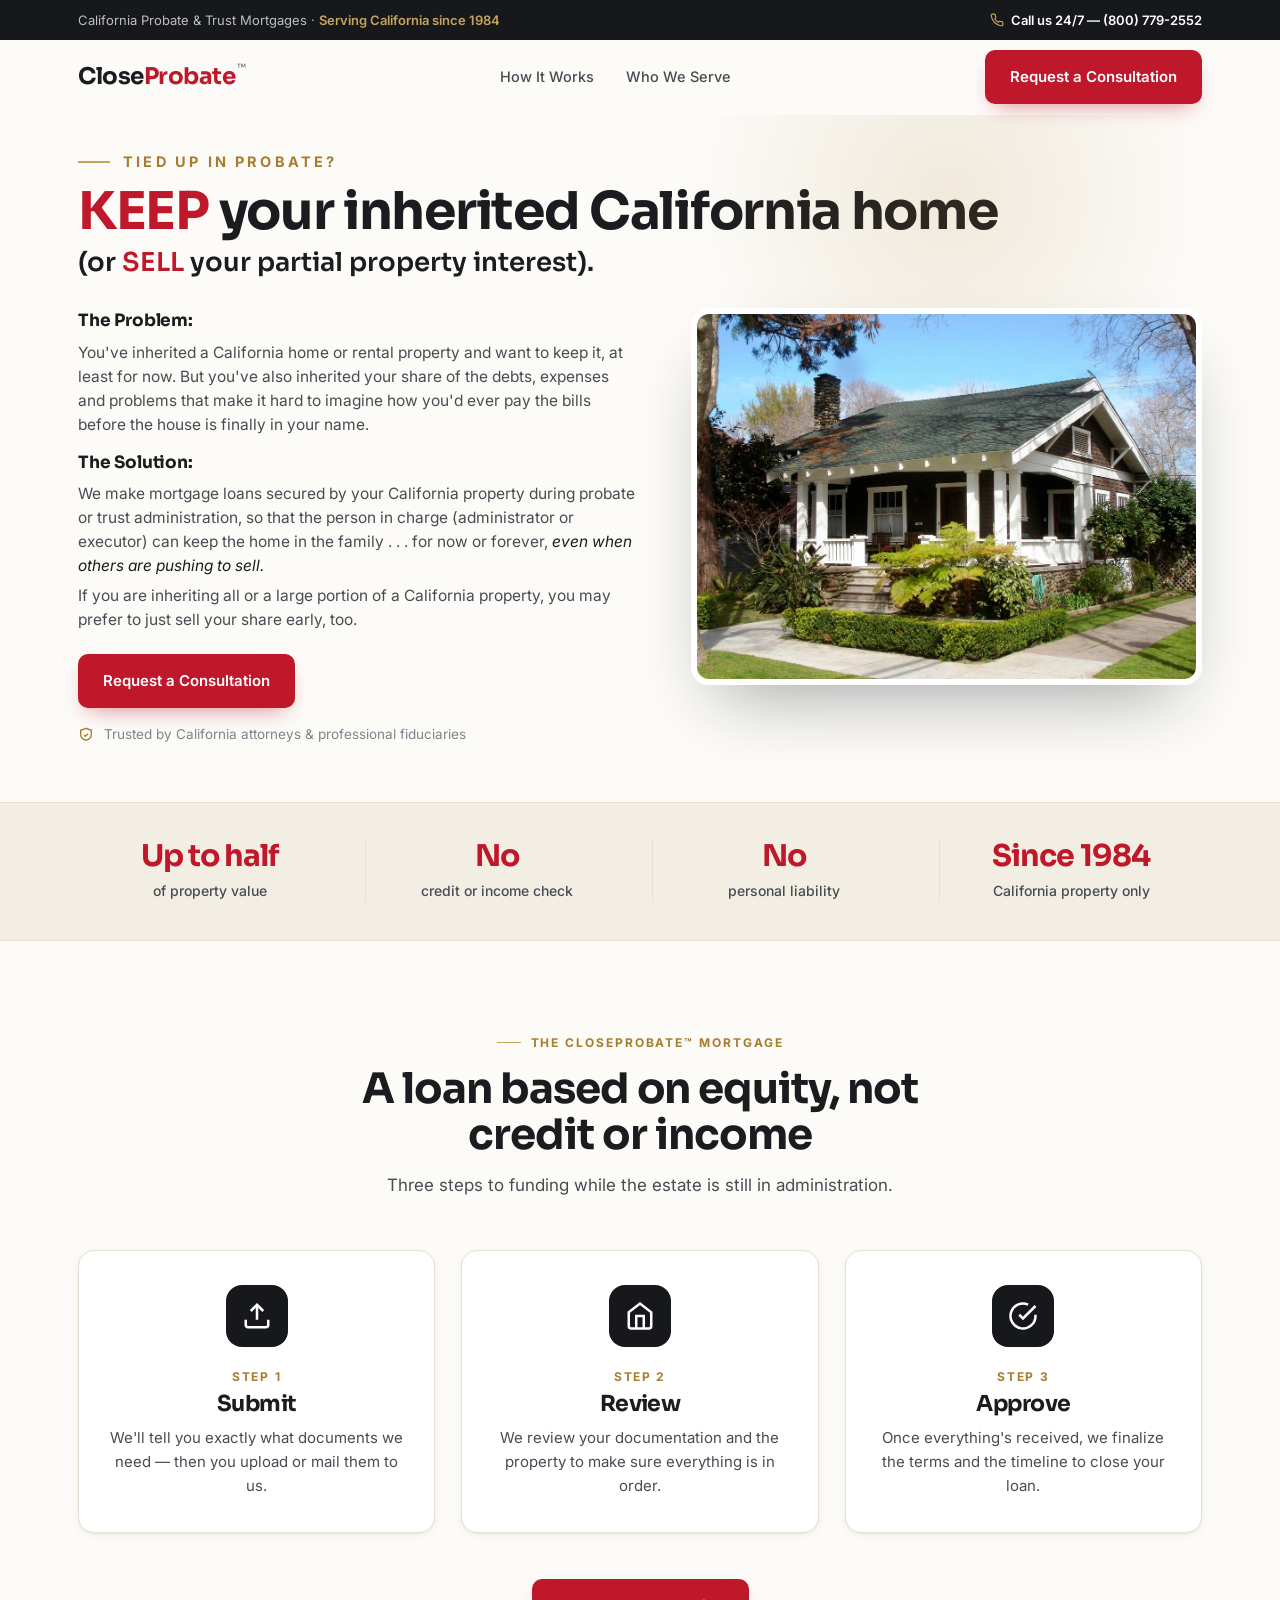
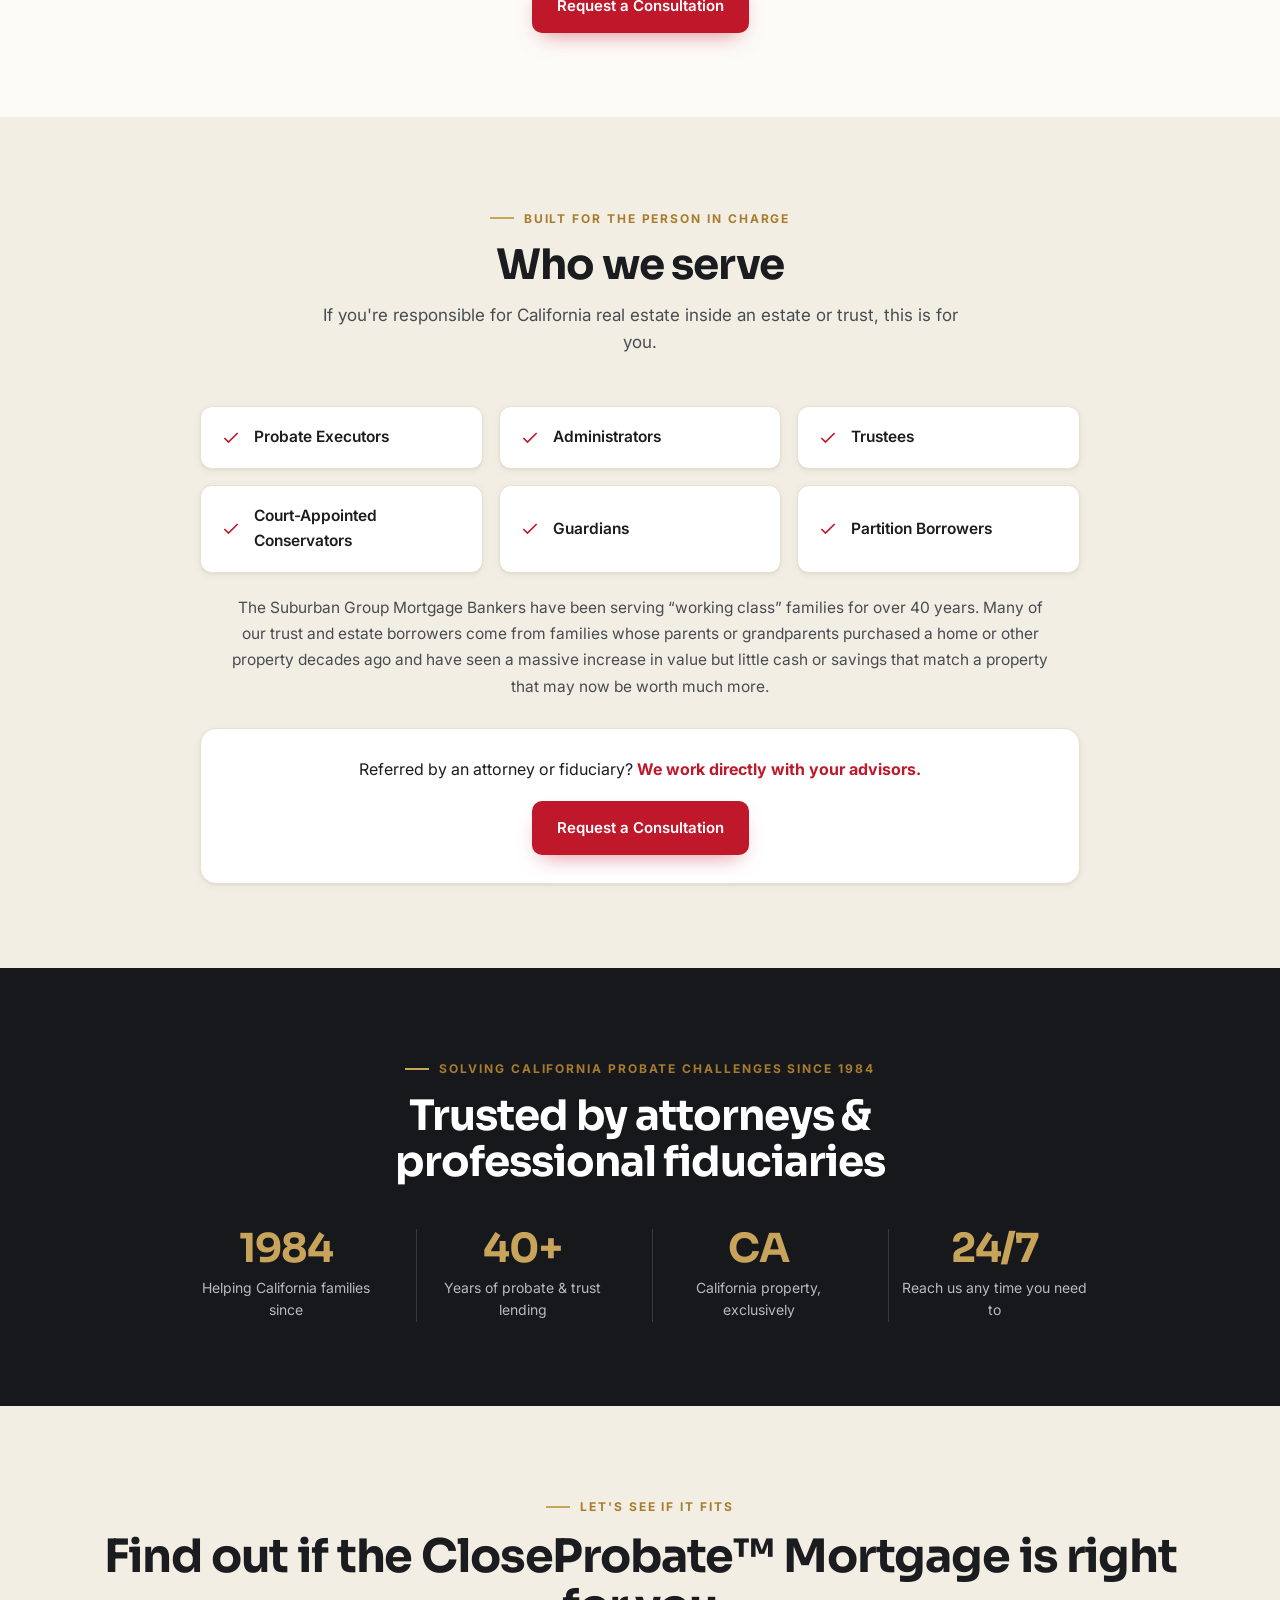
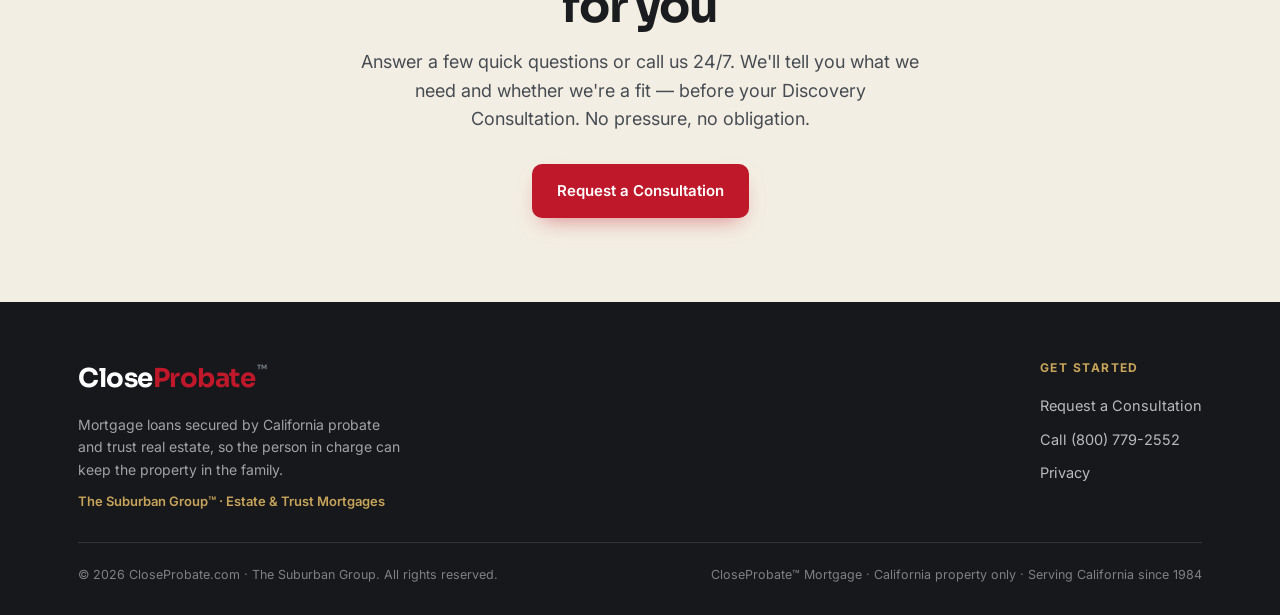
==== commit 00f7dac0: "Center serve-note callout at all widths (fix tablet left-flush); cache-bust v9 Co-Authored-By: Claud" ====
--- a/index.html
+++ b/index.html
@@ -8,7 +8,7 @@
 <link rel="preconnect" href="https://fonts.googleapis.com">
 <link rel="preconnect" href="https://fonts.gstatic.com" crossorigin>
 <link href="https://fonts.googleapis.com/css2?family=Sora:wght@600;700;800&family=Inter:wght@400;500;600;700&display=swap" rel="stylesheet">
-<link rel="stylesheet" href="theme.css?v=4">
+<link rel="stylesheet" href="theme.css?v=9">
 </head>
 <body id="top">
 
--- a/theme.css
+++ b/theme.css
@@ -21,7 +21,7 @@
   .wordmark .ink{color:var(--ink)} .wordmark .r{color:var(--red)}
   .wordmark .tm{font-size:.44em;font-weight:600;color:var(--muted);margin-left:2px;margin-top:.15em}
 
-  .btn{display:inline-flex;align-items:center;gap:9px;font-weight:600;font-size:15px;padding:14px 24px;
+  .btn{display:inline-flex;align-items:center;justify-content:center;text-align:center;gap:9px;font-weight:600;font-size:15px;padding:14px 24px;
     border-radius:10px;transition:.2s ease;cursor:pointer;border:1.5px solid transparent;white-space:nowrap}
   .btn-primary{background:var(--red);color:#fff;box-shadow:0 10px 22px -10px rgba(192,24,43,.55)}
   .btn-primary:hover{background:var(--red-dark);transform:translateY(-2px)}
@@ -112,7 +112,8 @@
   .roles{display:grid;grid-template-columns:repeat(3,1fr);gap:16px;max-width:880px;margin:0 auto 22px}
   .role{display:flex;align-items:center;gap:13px;background:#fff;border:1px solid var(--line);border-radius:12px;padding:18px 20px;font-weight:600;font-size:15.5px;box-shadow:var(--shadow-sm)}
   .role svg{width:20px;height:20px;color:var(--red);flex-shrink:0}
-  .serve-note{max-width:880px;margin:0 auto;background:#fff;border:1px solid var(--line);color:var(--ink);border-radius:var(--radius);padding:26px 30px;display:flex;align-items:center;gap:18px;flex-wrap:wrap;justify-content:space-between;box-shadow:var(--shadow-sm)}
+  .serve-note{max-width:880px;margin:0 auto;background:#fff;border:1px solid var(--line);color:var(--ink);border-radius:var(--radius);padding:28px 30px;display:flex;flex-direction:column;align-items:center;justify-content:center;text-align:center;gap:18px;box-shadow:var(--shadow-sm)}
+  .serve-note>p,.serve-note>.btn{align-self:center;margin-left:auto;margin-right:auto;max-width:100%}
   .serve-note p{font-size:16px} .serve-note p b{color:var(--red)}
 
   .trust{background:var(--char);color:#fff;text-align:center}
@@ -150,7 +151,7 @@
   .foot-col a:hover{color:#fff}
   .foot-bar{padding-top:22px;display:flex;justify-content:space-between;gap:16px;flex-wrap:wrap;font-size:12.5px;color:rgba(255,255,255,.45)}
 
-  .reveal{opacity:0;transform:translateY(22px);transition:.7s cubic-bezier(.2,.7,.2,1)}
+  .reveal{opacity:1;transform:none}
   .reveal.in{opacity:1;transform:none}
 
   @media (max-width:960px){
@@ -162,10 +163,11 @@
     .stats{grid-template-columns:1fr 1fr;gap:32px 18px} .stat:nth-child(3){border-left:0}
   }
   @media (max-width:720px){
-    .nav-links{display:none}.nav{flex-direction:column;height:auto;gap:12px;padding:13px 0}.wordmark{font-size:22px}.nav-right{width:100%;justify-content:center}.util .l{display:none}.util .wrap{justify-content:center}
+    header{position:static}.nav-links{display:none}.nav{flex-direction:column;height:auto;gap:12px;padding:13px 0}.wordmark{font-size:22px}.nav-right{width:100%;justify-content:center}.util .l{display:none}.util .wrap{justify-content:center}
     .btn{font-size:15px;padding:14px 26px}
     .hero-cta,.gs-submit,.center{justify-content:center;text-align:center}
-    .serve-note{flex-direction:column;text-align:center;gap:16px}
+    .serve-note{flex-direction:column;align-items:center;justify-content:center;text-align:center;gap:16px}
+    .serve-note>p,.serve-note>.btn{align-self:center;margin-left:auto;margin-right:auto;max-width:100%}
     .steps,.roles{grid-template-columns:1fr}.ben + .ben{border-left:0}
     .pad{padding:62px 0}.wrap{padding:0 20px}
   }
